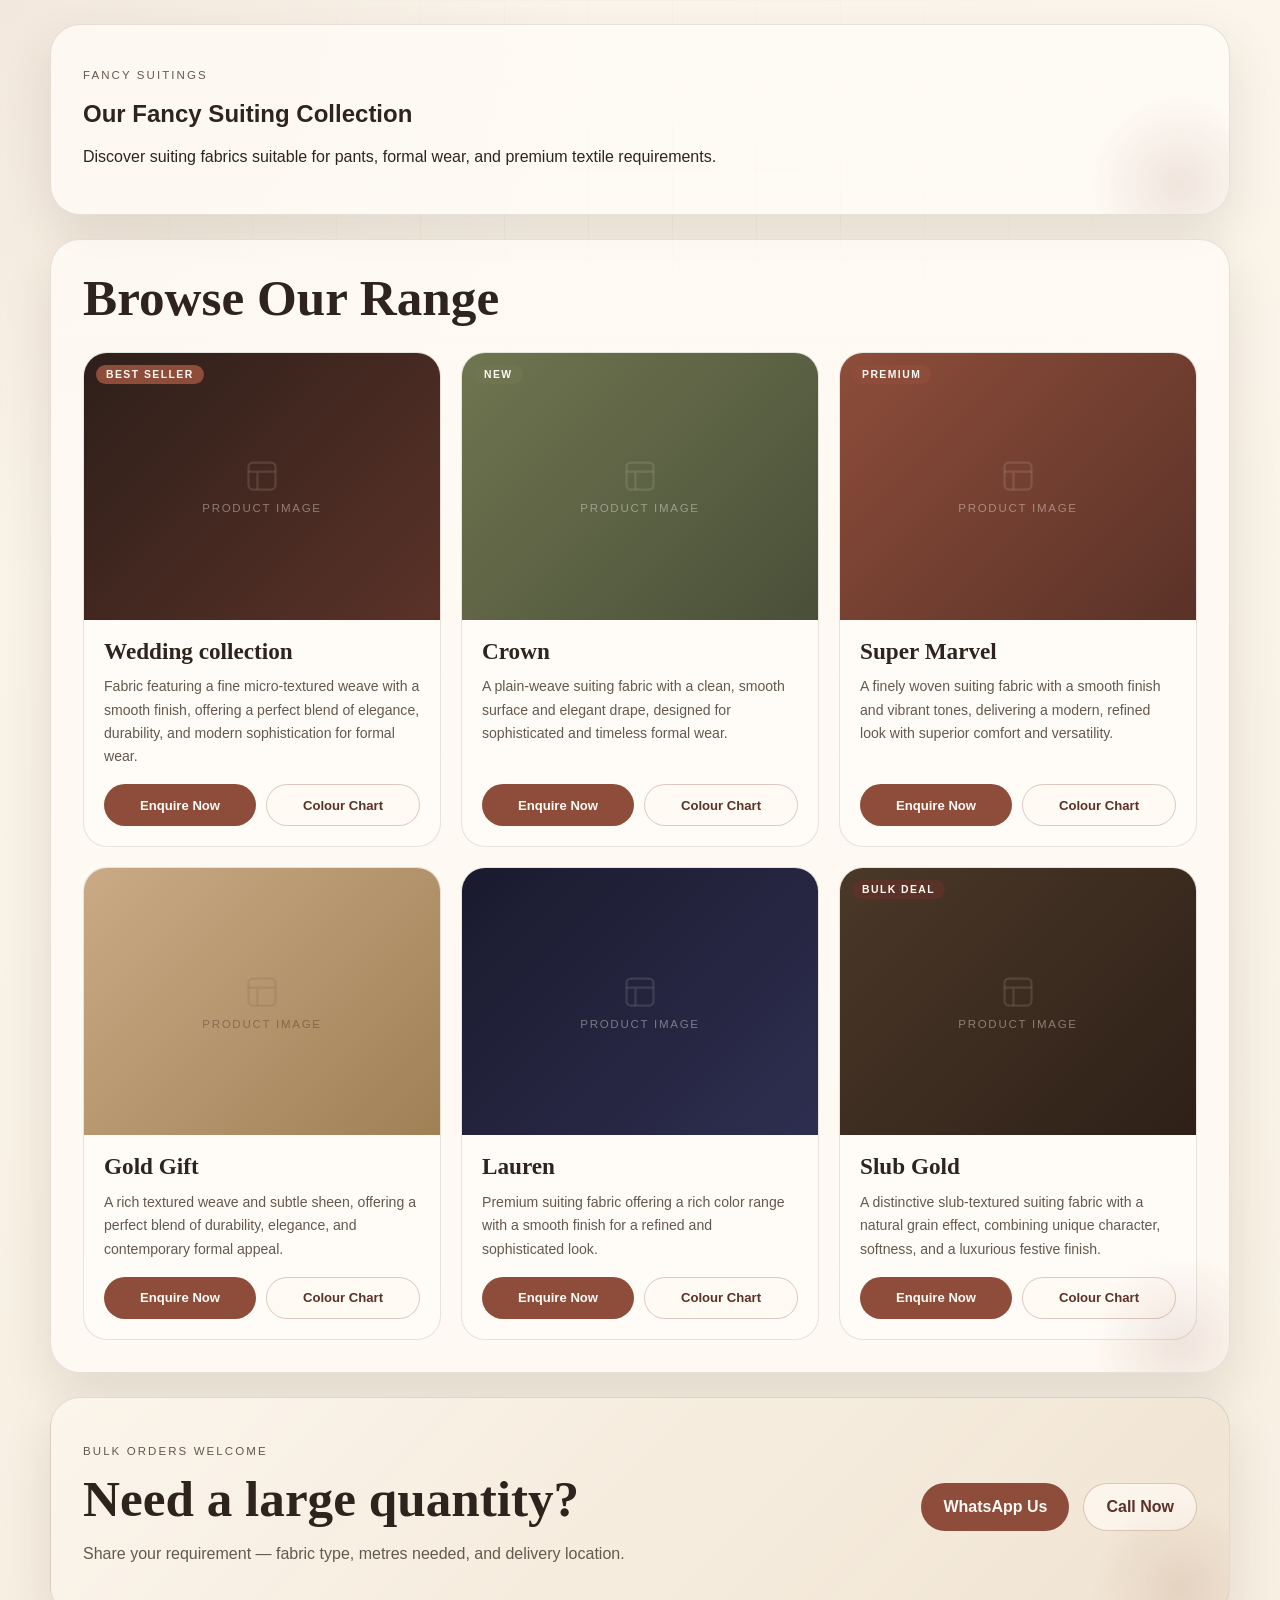
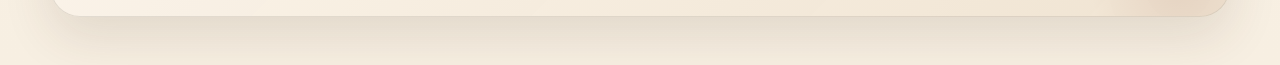
==== fancy.html @ eba88341 "Add files via upload" ====
<!DOCTYPE html>
<html lang="en">
<head>
  <meta charset="UTF-8">
  <meta name="viewport" content="width=device-width, initial-scale=1.0">
  <title>Fancy Suitings</title>
  <link rel="stylesheet" href="index.css">
  <link rel="icon"  type="images/jpeg" href="picture/marvel_logo.jpeg">
</head>
<body>
   <div class="page-shell">
    <!-- EXISTING SECTION — unchanged -->
    <section class="section-block">
      <p class="section-tag">Fancy Suitings</p>
      <h2>Our Fancy Suiting Collection</h2>
      <p>Discover suiting fabrics suitable for pants, formal wear, and premium textile requirements.</p>
    </section>
    <!-- NEW: Product Cards -->
    <section class="section-block" style="margin-top:24px;">
      <div class="section-heading">
        <h2>Browse Our Range</h2>
      </div>
      <div class="products-grid">

        <article class="pcard" data-category="formal">
          <div class="pcard-img-wrap">
            <div class="pcard-img-placeholder" style="background:linear-gradient(135deg,#2e1f1a,#5a3228);">
              <svg width="36" height="36" fill="none" stroke="rgba(255,249,244,0.4)" stroke-width="1.5" viewBox="0 0 24 24"><rect x="3" y="3" width="18" height="18" rx="3"/><path d="M3 9h18M9 21V9"/></svg>
              <span style="color:rgba(255,249,244,0.4);">Product image</span>
            </div>
            <span class="pcard-badge">Best Seller</span>
          </div>
          <div class="pcard-body">
            <h3 class="pcard-name">Wedding collection</h3>
            <p class="pcard-desc">Fabric featuring a fine micro-textured weave with a smooth finish, offering a perfect blend of elegance, durability, and modern sophistication for formal wear.</p>
            <div class="pcard-actions">
              <a class="pcard-btn pcard-enquire" href="https://wa.me/918529305099?text=Hello%2C%20I%20want%20to%20enquire%20about%20Wedding%20Collection." target="_blank" rel="noreferrer">Enquire Now</a>
              <a class="pcard-btn pcard-call" href="picture/weddingcollection.pdf" target="_blank">Colour Chart</a>
            </div>
          </div>
        </article>
        <article class="pcard" data-category="trouser">
          <div class="pcard-img-wrap">
            <div class="pcard-img-placeholder" style="background:linear-gradient(135deg,#6f7550,#4a5038);">
              <svg width="36" height="36" fill="none" stroke="rgba(255,249,244,0.4)" stroke-width="1.5" viewBox="0 0 24 24"><rect x="3" y="3" width="18" height="18" rx="3"/><path d="M3 9h18M9 21V9"/></svg>
              <span style="color:rgba(255,249,244,0.4);">Product image</span>
            </div>
            <span class="pcard-badge" style="background:#6f7550;">New</span>
          </div>
          <div class="pcard-body">
            <h3 class="pcard-name">Crown</h3>
            <p class="pcard-desc">A plain-weave suiting fabric with a clean, smooth surface and elegant drape, designed for sophisticated and timeless formal wear.</p>
            <div class="pcard-actions">
              <a class="pcard-btn pcard-enquire" href="https://wa.me/918529305099?text=Hello%2C%20I%20want%20to%20enquire%20about%20Crown." target="_blank" rel="noreferrer">Enquire Now</a>
              <a class="pcard-btn pcard-call" href="picture/crown .pdf" target="_blank">Colour Chart</a>
            </div>
          </div>
        </article>

        <article class="pcard" data-category="premium">
          <div class="pcard-img-wrap">
            <div class="pcard-img-placeholder" style="background:linear-gradient(135deg,#8d4d3a,#5a3228);">
              <svg width="36" height="36" fill="none" stroke="rgba(255,249,244,0.4)" stroke-width="1.5" viewBox="0 0 24 24"><rect x="3" y="3" width="18" height="18" rx="3"/><path d="M3 9h18M9 21V9"/></svg>
              <span style="color:rgba(255,249,244,0.4);">Product image</span>
            </div>
            <span class="pcard-badge">Premium</span>
          </div>
          <div class="pcard-body">
            <h3 class="pcard-name">Super Marvel</h3>
            <p class="pcard-desc">A finely woven suiting fabric with a smooth finish and vibrant tones, delivering a modern, refined look with superior comfort and versatility.</p>
            
            <div class="pcard-actions">
              <a class="pcard-btn pcard-enquire" href="https://wa.me/918529305099?text=Hello%2C%20I%20want%20to%20enquire%20about%20Maroon%20Fancy%20Suiting." target="_blank" rel="noreferrer">Enquire Now</a>
              <a class="pcard-btn pcard-call" href="picture/Super Marvel .pdf" target="_blank">Colour Chart</a>
            </div>
          </div>
        </article>
        <article class="pcard" data-category="trouser">
          <div class="pcard-img-wrap">
            <div class="pcard-img-placeholder" style="background:linear-gradient(135deg,#c9aa85,#a08055);">
              <svg width="36" height="36" fill="none" stroke="rgba(90,50,40,0.35)" stroke-width="1.5" viewBox="0 0 24 24"><rect x="3" y="3" width="18" height="18" rx="3"/><path d="M3 9h18M9 21V9"/></svg>
              <span>Product image</span>
            </div>
          </div>
          <div class="pcard-body">
            <h3 class="pcard-name">Gold Gift</h3>
            <p class="pcard-desc">A rich textured weave and subtle sheen, offering a perfect blend of durability, elegance, and contemporary formal appeal.</p>
            <div class="pcard-actions">
              <a class="pcard-btn pcard-enquire" href="https://wa.me/918529305099?text=Hello%2C%20I%20want%20to%20enquire%20about%20Gold%20Gift." target="_blank" rel="noreferrer">Enquire Now</a>
              <a class="pcard-btn pcard-call" href="picture/Gold Gift.pdf" target="_blank">Colour Chart</a>
            </div>
          </div>
        </article>

        <article class="pcard" data-category="formal">
          <div class="pcard-img-wrap">
            <div class="pcard-img-placeholder" style="background:linear-gradient(135deg,#1a1a2e,#2e2e50);">
              <svg width="36" height="36" fill="none" stroke="rgba(255,249,244,0.4)" stroke-width="1.5" viewBox="0 0 24 24"><rect x="3" y="3" width="18" height="18" rx="3"/><path d="M3 9h18M9 21V9"/></svg>
              <span style="color:rgba(255,249,244,0.4);">Product image</span>
            </div>
          </div>
          <div class="pcard-body">
            <h3 class="pcard-name">Lauren</h3>
            <p class="pcard-desc">Premium suiting fabric offering a rich color range with a smooth finish for a refined and sophisticated look.</p>
            
            <div class="pcard-actions">
              <a class="pcard-btn pcard-enquire" href="https://wa.me/918529305099?text=Hello%2C%20I%20want%20to%20enquire%20about%20Navy%20Blue%20Formal%20Suiting." target="_blank" rel="noreferrer">Enquire Now</a>
              <a class="pcard-btn pcard-call" href="picture/Lauren.pdf" target="_blank">Colour Chart</a>
            </div>
          </div>
        </article>

        <article class="pcard" data-category="premium">
          <div class="pcard-img-wrap">
            <div class="pcard-img-placeholder" style="background:linear-gradient(135deg,#4a3828,#2e2018);">
              <svg width="36" height="36" fill="none" stroke="rgba(255,249,244,0.4)" stroke-width="1.5" viewBox="0 0 24 24"><rect x="3" y="3" width="18" height="18" rx="3"/><path d="M3 9h18M9 21V9"/></svg>
              <span style="color:rgba(255,249,244,0.4);">Product image</span>
            </div>
            <span class="pcard-badge" style="background:#5a3228;">Bulk Deal</span>
          </div>
          <div class="pcard-body">
            <h3 class="pcard-name">Slub Gold</h3>
            <p class="pcard-desc">A distinctive slub-textured suiting fabric with a natural grain effect, combining unique character, softness, and a luxurious festive finish.</p>
            
            <div class="pcard-actions">
              <a class="pcard-btn pcard-enquire" href="https://wa.me/918529305099?text=Hello%2C%20I%20want%20to%20enquire%20about%20Slub%20Gold." target="_blank" rel="noreferrer">Enquire Now</a>
              <a class="pcard-btn pcard-call" href="picture/slub gold .pdf" target="_blank">Colour Chart</a>
            </div>
          </div>
        </article>

      </div>
    </section>

    <!-- Bulk Order Banner -->
    <section class="contact-banner" style="margin-top:24px;">
      <div>
        <p class="section-tag">Bulk Orders Welcome</p>
        <h2>Need a large quantity?</h2>
        <p>Share your requirement — fabric type, metres needed, and delivery location.</p>
      </div>
      <div class="contact-actions">
        <a class="button button-primary" href="https://wa.me/918529305099?text=Hello%2C%20I%20want%20to%20place%20a%20bulk%20order%20for%20Fancy%20Suiting." target="_blank" rel="noreferrer">WhatsApp Us</a>
        <a class="button button-secondary" href="tel:+918529305099">Call Now</a>
      </div>
    </section>

  </div>

  <script>
    function filterCards(cat, btn) {
      document.querySelectorAll('.filter-btn').forEach(b => b.classList.remove('active'));
      btn.classList.add('active');
      document.querySelectorAll('.pcard').forEach(card => {
        card.style.display = (cat === 'all' || card.dataset.category === cat) ? '' : 'none';
      });
    }
  </script>
    </section>
  </div>
</body>
</html>
---- index.css ----
:root {
  --bg: #f8f2e8;
  --bg-soft: #fffaf3;
  --surface: rgba(255, 250, 243, 0.82);
  --surface-strong: #fffdf8;
  --text: #2e241d;
  --muted: #65584d;
  --line: rgba(101, 88, 77, 0.16);
  --accent: #8d4d3a;
  --accent-deep: #5a3228;
  --accent-soft: #ead7cb;
  --olive: #6f7550;
  --shadow: 0 20px 50px rgba(78, 51, 35, 0.12);
}

* {
  box-sizing: border-box;
}

html {
  scroll-behavior: smooth;
}

body {
  margin: 0;
  min-height: 100vh;
  font-family: "Manrope", sans-serif;
  color: var(--text);
  background:
    radial-gradient(circle at top left, rgba(141, 77, 58, 0.08), transparent 28%),
    linear-gradient(180deg, #fbf5eb 0%, #f7efe2 100%);
}

body::before {
  content: "";
  position: fixed;
  inset: 0;
  pointer-events: none;
  background-image:
    linear-gradient(rgba(141, 77, 58, 0.04) 1px, transparent 1px),
    linear-gradient(90deg, rgba(141, 77, 58, 0.04) 1px, transparent 1px);
  background-size: 84px 84px;
  mask-image: radial-gradient(circle at center, black 35%, transparent 78%);
}

.page-shell {
  width: min(1180px, calc(100% - 32px));
  margin: 24px auto 48px;
}

.site-header,
.hero,
.info-strip,
.section-block,
.contact-banner {
  position: relative;
  overflow: hidden;
}

.site-header {
  display: flex;
  align-items: center;
  justify-content: space-between;
  gap: 24px;
  padding: 20px 28px;
  background: rgba(255, 250, 243, 0.7);
  border: 1px solid var(--line);
  border-radius: 28px;
  backdrop-filter: blur(10px);
}

.brand-block {
  display: flex;
  align-items: center;
  gap: 18px;
}

.brand-mark {
  display: grid;
  place-items: center;
  width: 58px;
  height: 58px;
  border-radius: 18px;
  background: linear-gradient(135deg, var(--accent), var(--accent-deep));
  color: #fff8f2;
  font-weight: 700;
  letter-spacing: 0.16em;
}

.eyebrow,
.section-tag,
.note-label,
.info-strip span,
.product-number {
  text-transform: uppercase;
  letter-spacing: 0.18em;
  font-size: 0.72rem;
}

.eyebrow,
.section-tag,
.note-label,
.info-strip span {
  color: var(--muted);
}

.brand-block h1,
.section-heading h2,
.hero-copy h2,
.contact-banner h2,
.product-card h3,
.content-card h3,
.hero-note h3 {
  margin: 0;
  font-family: "Cormorant Garamond", serif;
}

.brand-block h1 {
  font-size: clamp(1.8rem, 4vw, 2.4rem);
}

.site-nav {
  display: flex;
  flex-wrap: wrap;
  gap: 18px;
}

.site-nav a,
.product-card a {
  color: inherit;
  text-decoration: none;
}

.site-nav a {
  position: relative;
  font-size: 0.96rem;
}

.site-nav a::after {
  content: "";
  position: absolute;
  left: 0;
  bottom: -6px;
  width: 100%;
  height: 1px;
  background: var(--accent);
  transform: scaleX(0);
  transform-origin: left;
  transition: transform 180ms ease;
}

.site-nav a:hover::after {
  transform: scaleX(1);
}

.hero {
  display: grid;
  grid-template-columns: 1.15fr 0.85fr;
  gap: 28px;
  margin-top: 24px;
  padding: 36px;
  border-radius: 34px;
  background: linear-gradient(145deg, rgba(255, 251, 246, 0.92), rgba(245, 235, 221, 0.88));
  border: 1px solid rgba(101, 88, 77, 0.14);
  box-shadow: var(--shadow);
}

.hero::after,
.section-block::after,
.contact-banner::after {
  content: "";
  position: absolute;
  inset: auto -40px -60px auto;
  width: 180px;
  height: 180px;
  border-radius: 50%;
  background: radial-gradient(circle, rgba(141, 77, 58, 0.12), transparent 70%);
}

.hero-copy {
  display: grid;
  gap: 18px;
  align-content: center;
}

.hero-copy h2 {
  font-size: clamp(2.8rem, 5vw, 4.8rem);
  line-height: 0.96;
}

.hero-text,
.content-card p,
.product-card p,
.contact-banner p,
.hero-note p,
.detail-list {
  color: var(--muted);
  line-height: 1.75;
}

.hero-actions,
.contact-actions {
  display: flex;
  flex-wrap: wrap;
  gap: 14px;
}

.button {
  display: inline-flex;
  align-items: center;
  justify-content: center;
  min-height: 48px;
  padding: 12px 22px;
  border-radius: 999px;
  font-weight: 600;
  text-decoration: none;
  transition: transform 180ms ease, background 180ms ease, border-color 180ms ease;
}

.button:hover {
  transform: translateY(-1px);
}

.button-primary {
  background: var(--accent);
  color: #fffaf5;
}

.button-primary:hover {
  background: var(--accent-deep);
}

.button-secondary {
  border: 1px solid rgba(141, 77, 58, 0.28);
  color: var(--accent-deep);
  background: rgba(255, 250, 243, 0.7);
}

.hero-points,
.detail-list {
  margin: 0;
  padding-left: 18px;
}

.hero-card,
.content-card,
.product-card,
.contact-banner,
.info-strip,
.section-block {
  border: 1px solid var(--line);
}

.hero-card {
  display: grid;
  gap: 18px;
  padding: 22px;
  border-radius: 28px;
  background: rgba(255, 252, 247, 0.85);
}

.fabric-showcase {
  display: grid;
  grid-template-columns: repeat(2, 1fr);
  gap: 14px;
}

.swatch {
  min-height: 150px;
  border-radius: 22px;
  position: relative;
  overflow: hidden;
}

.swatch::before,
.swatch::after {
  content: "";
  position: absolute;
  inset: 0;
}

.swatch::before {
  background:
    linear-gradient(90deg, rgba(255, 255, 255, 0.22) 0 12%, transparent 12% 24%, rgba(255, 255, 255, 0.15) 24% 36%, transparent 36% 100%);
  mix-blend-mode: soft-light;
}

.swatch::after {
  background-image: repeating-linear-gradient(
    0deg,
    rgba(255, 255, 255, 0.14) 0 1px,
    transparent 1px 7px
  );
  opacity: 0.7;
}

.swatch-cream {
  background: linear-gradient(135deg, #efe0c4, #d7c29b);
}

.swatch-sand {
  background: linear-gradient(135deg, #d6bc97, #ac8765);
}

.swatch-maroon {
  background: linear-gradient(135deg, #8d4d3a, #633427);
}

.swatch-olive {
  background: linear-gradient(135deg, #89906b, #5c6146);
}

.hero-note {
  display: grid;
  gap: 12px;
}

.note-grid {
  display: grid;
  gap: 12px;
}

.note-grid article {
  padding: 16px;
  border-radius: 20px;
  background: var(--bg-soft);
  border: 1px solid rgba(101, 88, 77, 0.1);
}

.info-strip {
  display: grid;
  grid-template-columns: repeat(3, 1fr);
  gap: 18px;
  margin-top: 22px;
  padding: 18px 24px;
  border-radius: 24px;
  background: rgba(255, 251, 246, 0.76);
}

.info-strip div {
  display: grid;
  gap: 6px;
}

.info-strip strong {
  font-size: 1rem;
}

.section-block {
  margin-top: 24px;
  padding: 32px;
  border-radius: 30px;
  background: rgba(255, 252, 247, 0.78);
  box-shadow: var(--shadow);
}

.section-heading {
  display: grid;
  gap: 10px;
  max-width: 760px;
}

.section-heading h2,
.contact-banner h2 {
  font-size: clamp(2.1rem, 4vw, 3.2rem);
  line-height: 1;
}

.two-column,
.catalogue-grid {
  display: grid;
  gap: 20px;
  margin-top: 24px;
}

.two-column {
  grid-template-columns: 0.85fr 1.15fr;
  align-items: start;
}

.content-card,
.product-card {
  padding: 24px;
  border-radius: 24px;
  background: var(--surface);
}

.bordered-card {
  background:
    linear-gradient(180deg, rgba(255, 250, 243, 0.92), rgba(248, 239, 226, 0.92)),
    linear-gradient(90deg, transparent 0 92%, rgba(141, 77, 58, 0.12) 92% 100%);
}

.catalogue-grid {
  grid-template-columns: repeat(3, minmax(0, 1fr));
}

.product-card {
  display: grid;
  gap: 16px;
}

.product-number {
  color: var(--accent);
  font-weight: 700;
}

.product-card h3 {
  font-size: 2rem;
}

.product-card a {
  width: fit-content;
  color: var(--accent-deep);
  font-weight: 700;
}

.product-card a:hover {
  color: var(--accent);
}

.b2b-section {
  background:
    linear-gradient(145deg, rgba(255, 251, 246, 0.92), rgba(238, 227, 213, 0.9));
}

.accent-card {
  background: linear-gradient(145deg, rgba(141, 77, 58, 0.94), rgba(95, 53, 42, 0.96));
  color: #fff9f4;
}

.accent-card p {
  color: rgba(255, 249, 244, 0.82);
}

.contact-banner {
  display: flex;
  align-items: center;
  justify-content: space-between;
  gap: 24px;
  margin-top: 24px;
  padding: 32px;
  border-radius: 30px;
  background:
    linear-gradient(135deg, rgba(251, 245, 235, 0.94), rgba(239, 227, 209, 0.92));
  box-shadow: var(--shadow);
}

@media (max-width: 980px) {
  .site-header,
  .contact-banner,
  .hero,
  .two-column,
  .catalogue-grid,
  .info-strip {
    grid-template-columns: 1fr;
  }

  .site-header,
  .contact-banner {
    display: grid;
  }

  .hero {
    padding: 28px;
  }

  .catalogue-grid,
  .two-column,
  .info-strip {
    gap: 16px;
  }
}

@media (max-width: 720px) {
  .page-shell {
    width: min(100% - 18px, 100%);
    margin: 12px auto 32px;
  }

  .site-header,
  .hero,
  .section-block,
  .contact-banner,
  .info-strip {
    padding: 22px;
    border-radius: 24px;
  }

  .brand-block {
    align-items: flex-start;
  }

  .site-nav {
    gap: 12px 16px;
  }

  .hero-copy h2 {
    font-size: 2.5rem;
  }

  .fabric-showcase {
    grid-template-columns: 1fr 1fr;
  }

  .swatch {
    min-height: 120px;
  }
}
.brand-logo {
  width: 58px;
  height: 58px;
  object-fit: cover;
  border-radius: 18px;
  border: 1px solid rgba(101, 88, 77, 0.14);
  display: block;
}
.hero-banner {
  display: block;
  width: 100%;
  max-width: 420px;
  height: auto;
  margin-bottom: 18px;
  border-radius: 18px;
}
.business-grid,
.contact-grid {
  display: grid;
  gap: 20px;
  margin-top: 24px;
}

.business-grid {
  grid-template-columns: repeat(3, minmax(180px, 1fr));
  gap: 16px;
}

.contact-grid {
  grid-template-columns: repeat(2, minmax(0, 1fr));
}

@media (max-width: 600px) {
  .contact-grid {
    grid-template-columns: 1fr;
  }
}
.content-card,
.business-card {
  height: 100%;
}

.business-card {
  padding: 20px;
}

.business-card h3 {
  font-size: 1.1rem;
  line-height: 1.3;
  margin: 0 0 12px;
}

.business-card .detail-list {
  padding-left: 18px;
  line-height: 1.7;
}
.business-card,
.contact-card,
.map-card {
  padding: 24px;
  border-radius: 24px;
  background: rgba(255, 250, 243, 0.82);
  border: 1px solid rgba(101, 88, 77, 0.16);
}

.business-card h3,
.contact-card h3 {
  font-size: clamp(0.95rem, 2.5vw, 1.35rem);
  margin: 0 0 10px;
  word-break: break-word;
  overflow-wrap: break-word;
}

.download-actions {
  display: grid;
  gap: 14px;
}

.download-note {
  margin: 0;
  color: #65584d;
}

.map-card {
  margin-top: 20px;
  min-height: 180px;
  display: grid;
  align-content: center;
}
.map-card iframe {
  width: 100%;
  height: 320px;
  border: 0;
  border-radius: 18px;
  margin-top: 12px;
}
.firm-details-heading {
  margin-top: 28px;
}

.business-grid {
  display: grid;
  grid-template-columns: repeat(3, minmax(0, 1fr));
  gap: 20px;
  margin-top: 24px;
}

.business-card {
  padding: 24px;
  border-radius: 24px;
  background: rgba(255, 250, 243, 0.82);
  border: 1px solid rgba(101, 88, 77, 0.16);
}

.business-card h3 {
  font-size: 2rem;
  margin: 0 0 10px;
}

@media (max-width: 980px) {
  .business-grid {
    grid-template-columns: 1fr;
  }
}
.two-column {
  display: grid;
  grid-template-columns: 0.85fr 1.15fr;
  gap: 20px;
  align-items: start;
}

.left-column {
  display: grid;
  gap: 20px;
}

.firm-details-card {
  height: fit-content;
}

.business-grid {
  display: grid;
  grid-template-columns: repeat(3, minmax(180px, 1fr));
  gap: 16px;
  margin-top: 24px;
}

.business-card {
  padding: 20px;
  border-radius: 24px;
  background: rgba(255, 250, 243, 0.82);
  border: 1px solid rgba(101, 88, 77, 0.16);
}

.business-card h3 {
  font-size: 1.1rem;
  line-height: 1.3;
  margin: 0 0 12px;
}

@media (max-width: 980px) {
  .two-column {
    grid-template-columns: 1fr;
  }

  .business-grid {
    grid-template-columns: 1fr;
  }
}
.bordered-card {
  padding: 28px;
}
.buyer-points-grid {
  display: grid;
  grid-template-columns: repeat(2, minmax(0, 1fr));
  column-gap: 48px;
  row-gap: 16px;
  margin-top: 16px;
}

.buyer-points-grid .detail-list {
  margin: 0;
  padding-left: 18px;
}

.buyer-points-grid .detail-list li {
  margin-bottom: 10px;
}
@media (max-width: 720px) {
  .buyer-points-grid {
    grid-template-columns: 1fr;
  }
}
.quick-facts-card {
  margin-top: 2px;
}
.eyebrow {
  margin: 0 0 4px;
}

.brand-block h1 {
  margin: 0;
}
.site-footer {
  width: min(1180px, calc(100% - 32px));
  margin: 24px auto 0;
  margin-top: 24px;
  background: #6f2f28;
  color: #fffaf5;
  min-height: 78px;
  padding: 14px 70px 14px 28px;
  border-radius: 24px 24px 0 0;
  display: flex;
  align-items: center;
  justify-content: center;
  position: relative;
  text-align: center;
}
@media (max-width: 480px) {
  .site-footer {
    padding: 18px 70px 18px 18px;
    min-height: auto;
  }

  .back-to-top {
    width: 40px;
    height: 40px;
    font-size: 0.9rem;
    right: 12px;
  }
}
.site-footer p {
  margin: 0;
  font-size: 0.9rem;
  letter-spacing: 0.2em;
  text-transform: uppercase;
  line-height: 1.2;
}

.back-to-top {
  position: absolute;
  right: 24px;
  top: 50%;
  transform: translateY(-50%);
  width: 52px;
  height: 52px;
  border-radius: 50%;
  background: #fff;
  color: #6f2f28;
  display: grid;
  place-items: center;
  text-decoration: none;
  font-size: 1.1rem;
  font-weight: 700;
  box-shadow: 0 8px 18px rgba(0, 0, 0, 0.12);
}

.site-footer p {
  margin: 0;
  font-size: 0.9rem;
  letter-spacing: 0.2em;
  text-transform: uppercase;
}
.product-link {
  display: block;
  color: inherit;
  text-decoration: none;
  height: 100%;
}

.product-link:hover h3 {
  color: #8d4d3a;
}
.floating-contact-tab {
  position: fixed;
  right: 0;
  top: 52%;
  transform: translateY(-50%);
  z-index: 20;
  background: #a30f1b;
  color: #fff;
  padding: 18px 12px;
  border-radius: 14px 0 0 14px;
  box-shadow: 0 14px 30px rgba(91, 12, 19, 0.28);
  writing-mode: vertical-rl;
  text-orientation: mixed;
  font-weight: 800;
  letter-spacing: 0.05em;
  text-transform: uppercase;
  transition: background 0.2s ease, transform 0.2s ease, padding 0.2s ease;
}

.floating-contact-tab span {
  display: block;
}

.floating-contact-tab:hover,
.floating-contact-tab:focus-visible {
  background: #7f0913;
  transform: translateY(-50%) translateX(-4px);
  padding-left: 14px;
  padding-right: 14px;
}
.products-grid {
      display: grid;
      grid-template-columns: repeat(3, minmax(0, 1fr));
      gap: 20px;
      margin-top: 28px;
    }
    .pcard {
      background: rgba(255, 252, 247, 0.88);
      border: 1px solid rgba(101, 88, 77, 0.16);
      border-radius: 24px;
      overflow: hidden;
      display: flex;
      flex-direction: column;
      transition: transform 200ms ease, box-shadow 200ms ease;
    }
    .pcard:hover {
      transform: translateY(-4px);
      box-shadow: 0 24px 48px rgba(78, 51, 35, 0.14);
    }
    .pcard-img-placeholder {
      width: 100%;
      aspect-ratio: 4 / 3;
      display: flex;
      flex-direction: column;
      align-items: center;
      justify-content: center;
      gap: 8px;
      font-size: 0.72rem;
      letter-spacing: 0.15em;
      text-transform: uppercase;
      font-family: "Manrope", sans-serif;
      color: rgba(90, 50, 40, 0.45);
    }
    .pcard-img-placeholder svg { opacity: 0.3; }
    .pcard-img-wrap { position: relative; }
    .pcard-badge {
      position: absolute;
      top: 12px;
      left: 12px;
      background: #8d4d3a;
      color: #fff9f4;
      font-size: 0.65rem;
      font-weight: 700;
      letter-spacing: 0.14em;
      text-transform: uppercase;
      padding: 4px 10px;
      border-radius: 999px;
    }
    .pcard-body {
      padding: 18px 20px 20px;
      display: flex;
      flex-direction: column;
      gap: 10px;
      flex: 1;
    }
    .pcard-type {
      font-size: 0.68rem;
      letter-spacing: 0.18em;
      text-transform: uppercase;
      color: #65584d;
      margin: 0;
    }
    .pcard-name {
      font-family: "Cormorant Garamond", serif;
      font-size: 1.45rem;
      font-weight: 600;
      margin: 0;
      line-height: 1.2;
      color: #2e241d;
    }
    .pcard-desc {
      font-size: 0.88rem;
      color: #65584d;
      line-height: 1.65;
      margin: 0;
    }
    .pcard-price-row {
      display: flex;
      align-items: baseline;
      gap: 10px;
      flex-wrap: wrap;
      margin-top: 4px;
    }
    .pcard-price { font-size: 1.5rem; font-weight: 700; color: #5a3228; }
    .pcard-price-unit { font-size: 0.78rem; color: #65584d; }
    .pcard-mrp { font-size: 0.88rem; color: #65584d; text-decoration: line-through; }
    .pcard-disc {
      font-size: 0.72rem;
      font-weight: 700;
      background: rgba(111, 117, 80, 0.15);
      color: #6f7550;
      padding: 3px 8px;
      border-radius: 999px;
    }
    .pcard-actions { display: flex; gap: 10px; margin-top: auto; padding-top: 6px; }
    .pcard-btn {
      flex: 1;
      display: inline-flex;
      align-items: center;
      justify-content: center;
      min-height: 42px;
      padding: 10px 14px;
      border-radius: 999px;
      font-size: 0.82rem;
      font-weight: 600;
      text-decoration: none;
      transition: transform 180ms ease, background 180ms ease;
      font-family: "Manrope", sans-serif;
    }
    .pcard-btn:hover { transform: translateY(-1px); }
    .pcard-enquire { background: #8d4d3a; color: #fffaf5; }
    .pcard-enquire:hover { background: #5a3228; }
    .pcard-call { border: 1px solid rgba(141,77,58,0.28); color: #5a3228; background: rgba(255,250,243,0.7); }
    .filter-bar { display: flex; align-items: center; gap: 10px; flex-wrap: wrap; margin-top: 20px; }
    .filter-label { font-size: 0.75rem; letter-spacing: 0.14em; text-transform: uppercase; color: #65584d; }
    .filter-btn {
      background: rgba(255,250,243,0.8);
      border: 1px solid rgba(101,88,77,0.2);
      border-radius: 999px;
      padding: 7px 16px;
      font-size: 0.82rem;
      font-family: "Manrope", sans-serif;
      color: #2e241d;
      cursor: pointer;
      transition: background 160ms, border-color 160ms;
    }
    .filter-btn:hover, .filter-btn.active { background: #8d4d3a; color: #fff9f4; border-color: #8d4d3a; }
    @media (max-width: 980px) { .products-grid { grid-template-columns: repeat(2, 1fr); } }
    @media (max-width: 600px) { .products-grid { grid-template-columns: 1fr; } }
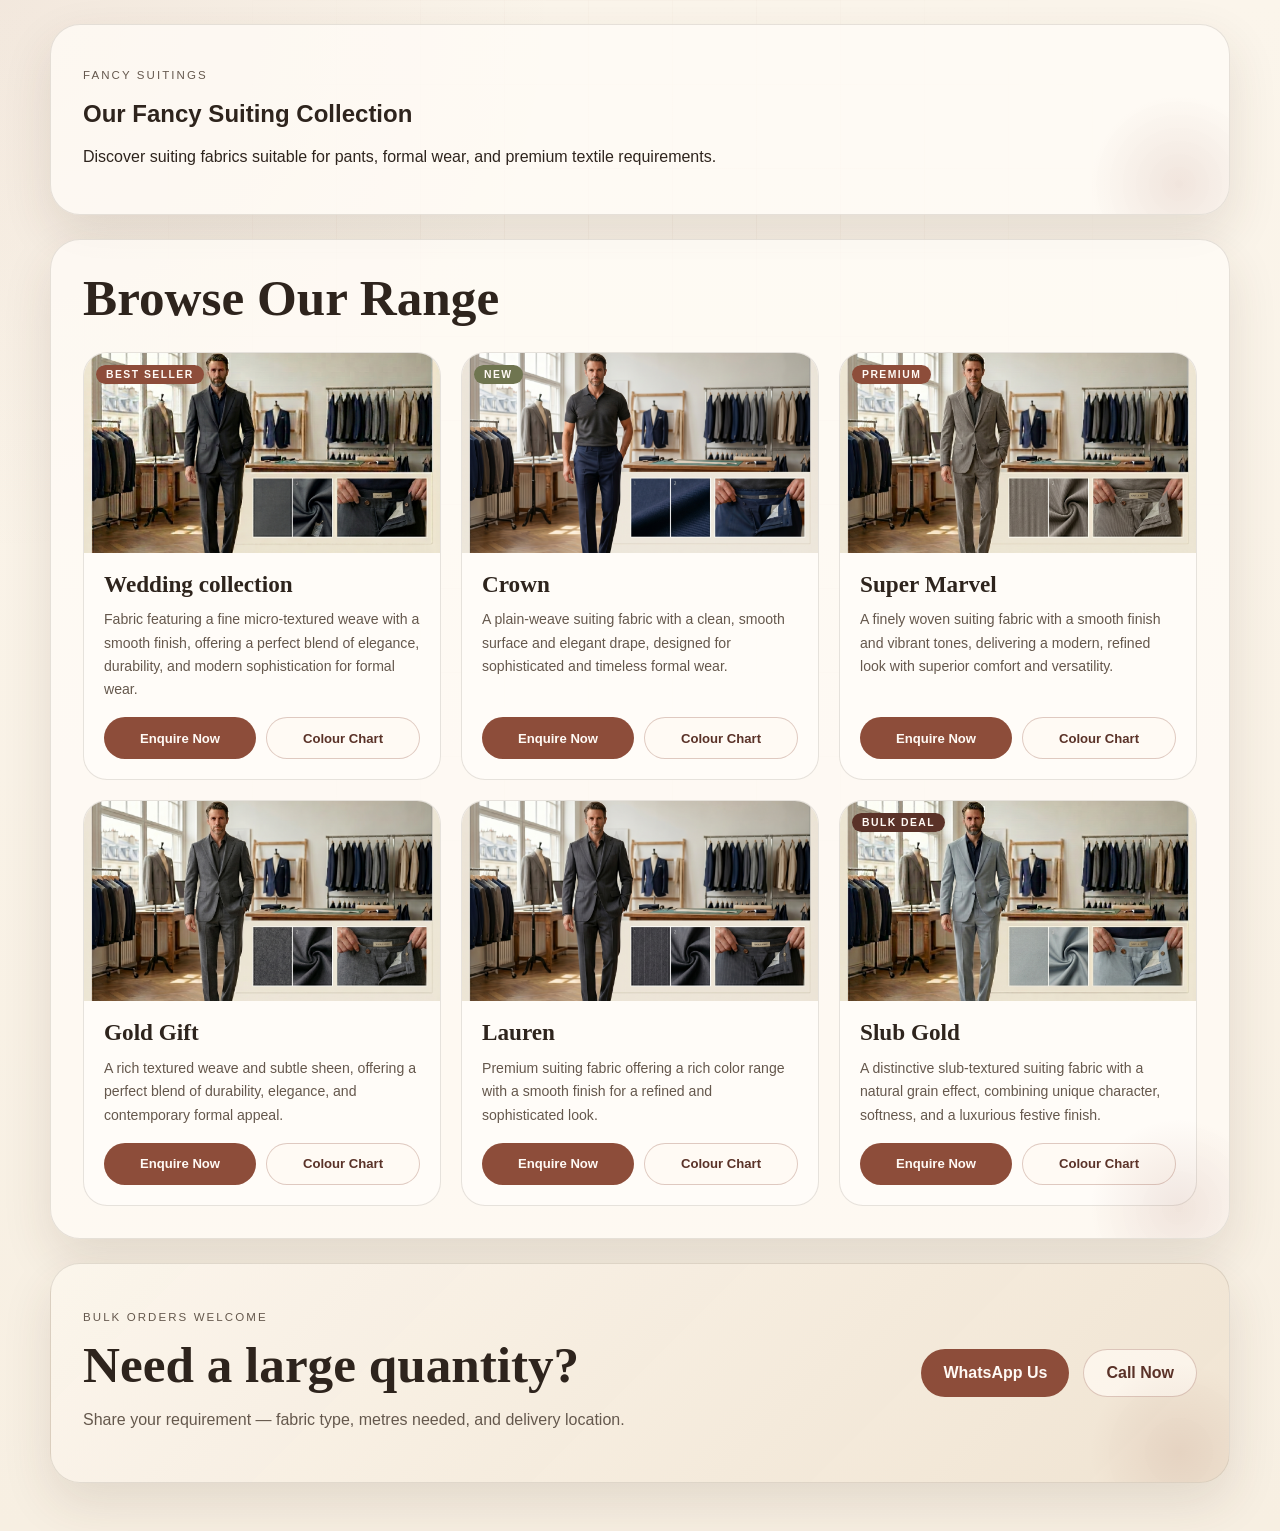
==== commit 6449f465: "Add files via upload" ====
--- a/fancy.html
+++ b/fancy.html
@@ -24,10 +24,7 @@
 
         <article class="pcard" data-category="formal">
           <div class="pcard-img-wrap">
-            <div class="pcard-img-placeholder" style="background:linear-gradient(135deg,#2e1f1a,#5a3228);">
-              <svg width="36" height="36" fill="none" stroke="rgba(255,249,244,0.4)" stroke-width="1.5" viewBox="0 0 24 24"><rect x="3" y="3" width="18" height="18" rx="3"/><path d="M3 9h18M9 21V9"/></svg>
-              <span style="color:rgba(255,249,244,0.4);">Product image</span>
-            </div>
+            <img src="picture/wedding collection.jpeg" alt="Wedding Collection" class="pcard-img">
             <span class="pcard-badge">Best Seller</span>
           </div>
           <div class="pcard-body">
@@ -41,10 +38,7 @@
         </article>
         <article class="pcard" data-category="trouser">
           <div class="pcard-img-wrap">
-            <div class="pcard-img-placeholder" style="background:linear-gradient(135deg,#6f7550,#4a5038);">
-              <svg width="36" height="36" fill="none" stroke="rgba(255,249,244,0.4)" stroke-width="1.5" viewBox="0 0 24 24"><rect x="3" y="3" width="18" height="18" rx="3"/><path d="M3 9h18M9 21V9"/></svg>
-              <span style="color:rgba(255,249,244,0.4);">Product image</span>
-            </div>
+             <img src="picture/crown 2.jpeg" alt="Crown" class="pcard-img">
             <span class="pcard-badge" style="background:#6f7550;">New</span>
           </div>
           <div class="pcard-body">
@@ -59,10 +53,7 @@
 
         <article class="pcard" data-category="premium">
           <div class="pcard-img-wrap">
-            <div class="pcard-img-placeholder" style="background:linear-gradient(135deg,#8d4d3a,#5a3228);">
-              <svg width="36" height="36" fill="none" stroke="rgba(255,249,244,0.4)" stroke-width="1.5" viewBox="0 0 24 24"><rect x="3" y="3" width="18" height="18" rx="3"/><path d="M3 9h18M9 21V9"/></svg>
-              <span style="color:rgba(255,249,244,0.4);">Product image</span>
-            </div>
+            <img src="picture/super marvel.jpeg" alt="Super Marvel" class="pcard-img">
             <span class="pcard-badge">Premium</span>
           </div>
           <div class="pcard-body">
@@ -77,10 +68,7 @@
         </article>
         <article class="pcard" data-category="trouser">
           <div class="pcard-img-wrap">
-            <div class="pcard-img-placeholder" style="background:linear-gradient(135deg,#c9aa85,#a08055);">
-              <svg width="36" height="36" fill="none" stroke="rgba(90,50,40,0.35)" stroke-width="1.5" viewBox="0 0 24 24"><rect x="3" y="3" width="18" height="18" rx="3"/><path d="M3 9h18M9 21V9"/></svg>
-              <span>Product image</span>
-            </div>
+            <img src="picture/gold gift.jpeg" alt="Gold Gift" class="pcard-img">
           </div>
           <div class="pcard-body">
             <h3 class="pcard-name">Gold Gift</h3>
@@ -94,10 +82,7 @@
 
         <article class="pcard" data-category="formal">
           <div class="pcard-img-wrap">
-            <div class="pcard-img-placeholder" style="background:linear-gradient(135deg,#1a1a2e,#2e2e50);">
-              <svg width="36" height="36" fill="none" stroke="rgba(255,249,244,0.4)" stroke-width="1.5" viewBox="0 0 24 24"><rect x="3" y="3" width="18" height="18" rx="3"/><path d="M3 9h18M9 21V9"/></svg>
-              <span style="color:rgba(255,249,244,0.4);">Product image</span>
-            </div>
+            <img src="picture/lauren.jpeg" alt="Lauren" class="pcard-img">
           </div>
           <div class="pcard-body">
             <h3 class="pcard-name">Lauren</h3>
@@ -112,10 +97,7 @@
 
         <article class="pcard" data-category="premium">
           <div class="pcard-img-wrap">
-            <div class="pcard-img-placeholder" style="background:linear-gradient(135deg,#4a3828,#2e2018);">
-              <svg width="36" height="36" fill="none" stroke="rgba(255,249,244,0.4)" stroke-width="1.5" viewBox="0 0 24 24"><rect x="3" y="3" width="18" height="18" rx="3"/><path d="M3 9h18M9 21V9"/></svg>
-              <span style="color:rgba(255,249,244,0.4);">Product image</span>
-            </div>
+            <img src="picture/slub gold.jpeg" alt="Slub Gold" class="pcard-img">
             <span class="pcard-badge" style="background:#5a3228;">Bulk Deal</span>
           </div>
           <div class="pcard-body">
--- a/index.css
+++ b/index.css
@@ -938,4 +938,27 @@
     }
     .filter-btn:hover, .filter-btn.active { background: #8d4d3a; color: #fff9f4; border-color: #8d4d3a; }
     @media (max-width: 980px) { .products-grid { grid-template-columns: repeat(2, 1fr); } }
-    @media (max-width: 600px) { .products-grid { grid-template-columns: 1fr; } }+    @media (max-width: 600px) { .products-grid { grid-template-columns: 1fr; } }
+    .pcard-img {
+    width: 100%;
+    height: 200px;
+    object-fit: cover;
+    border-radius: 8px 8px 0 0;
+    display: block;
+    }
+    .pcard-img-wrap {
+  padding: 0;
+  overflow: hidden;
+  border-radius: 12px 12px 0 0;
+  height: 200px; /* ADD THIS */
+}
+
+.pcard-img {
+  width: 100%;
+  height: 100%; /* CHANGE from 200px to 100% */
+  object-fit: cover;
+  object-position: center; /* ADD THIS — keeps the best part of image centered */
+  border-radius: 0; /* CHANGE to 0, let the wrapper handle rounding */
+  display: block;
+  margin: 0;
+}
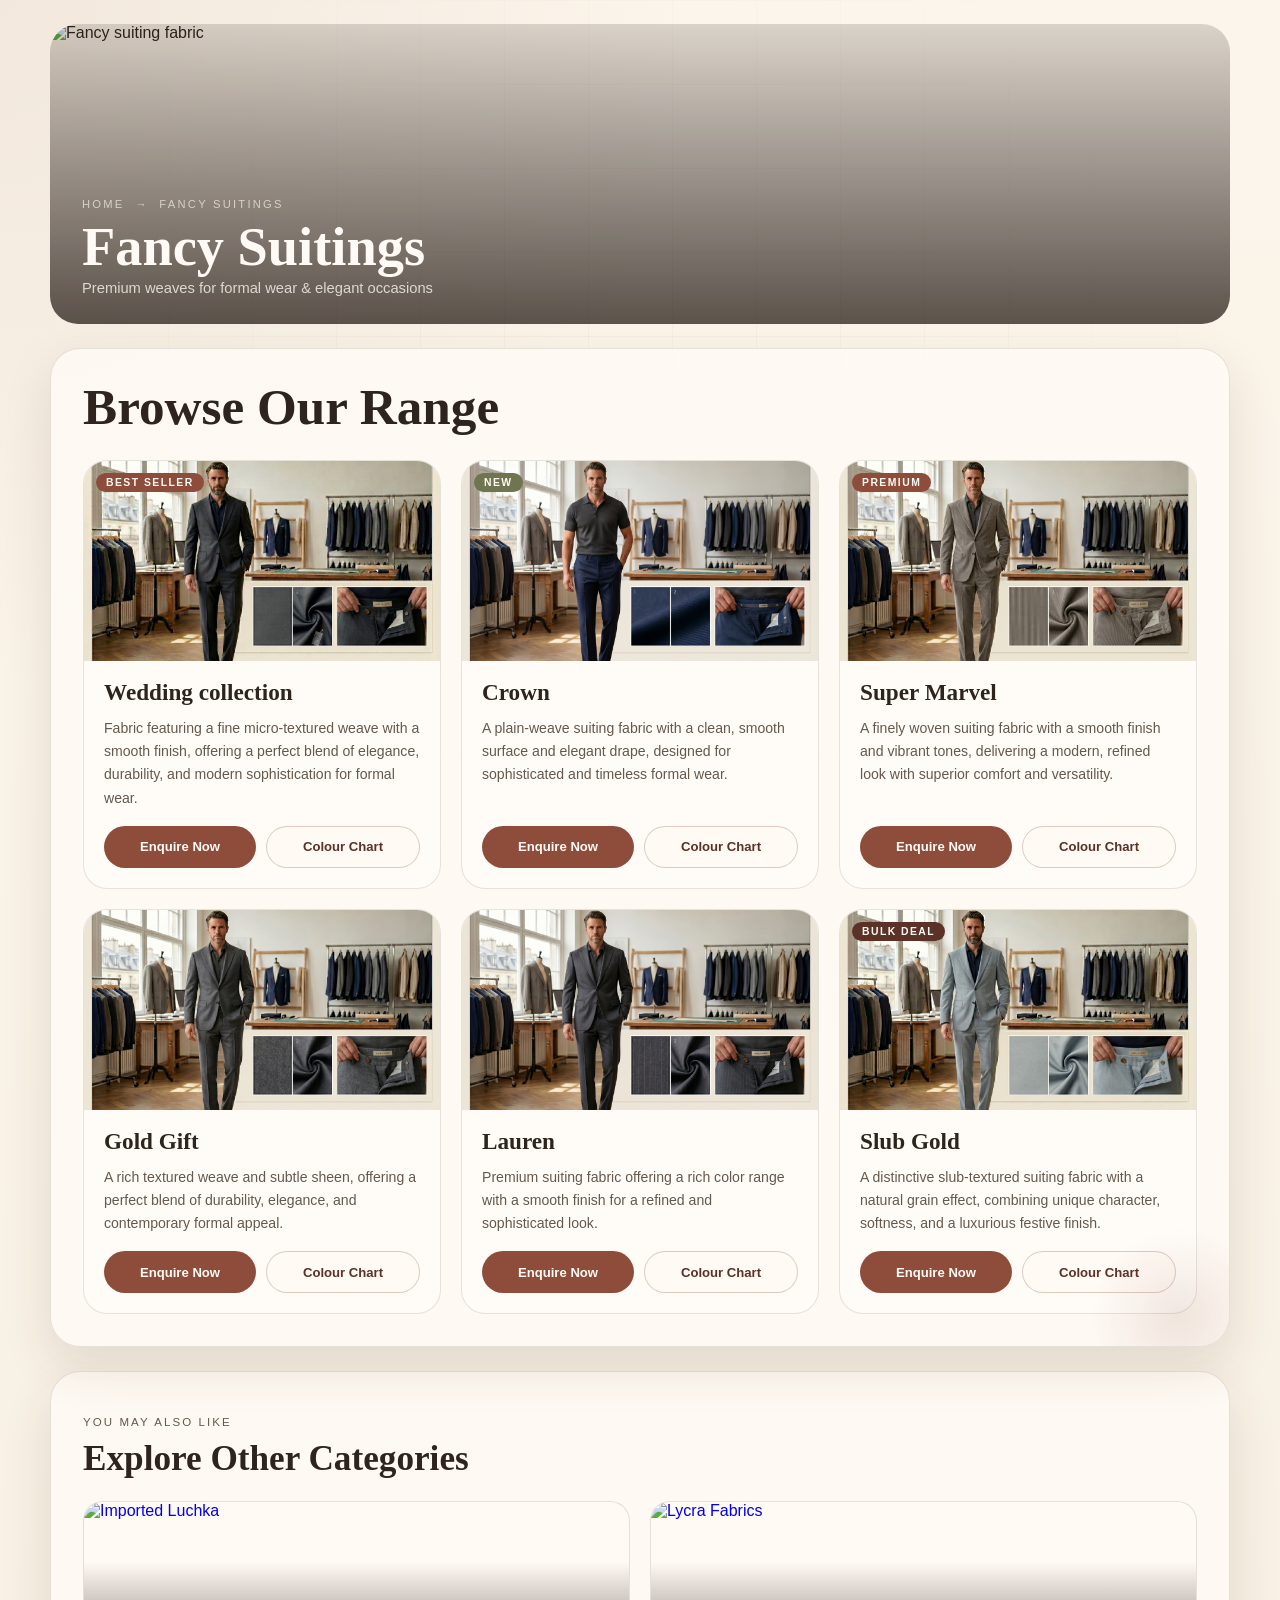
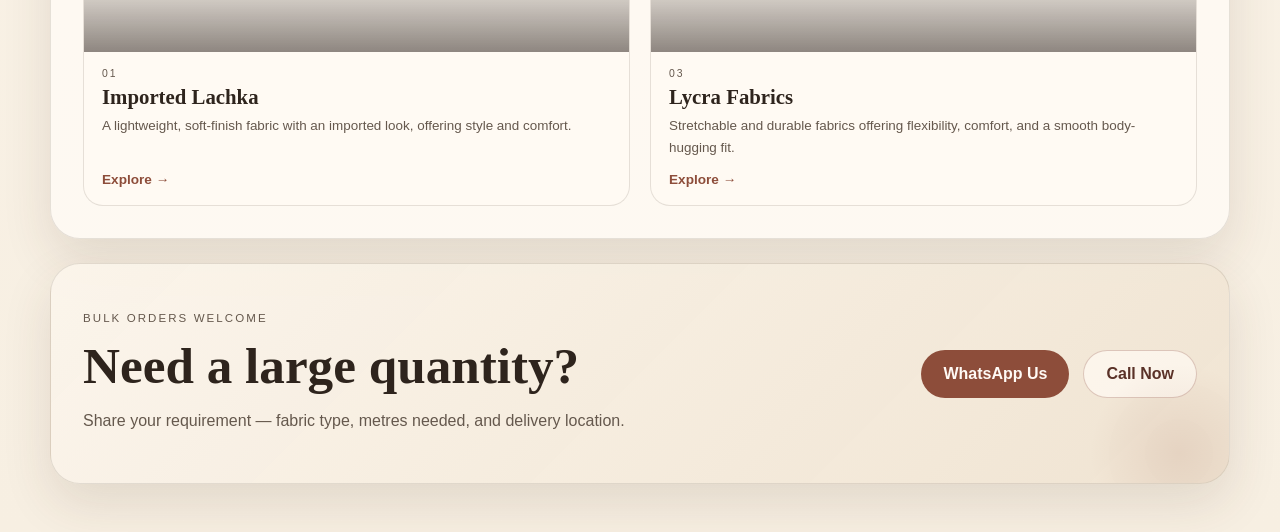
==== commit c5fbff35: "Add files via upload" ====
--- a/fancy.html
+++ b/fancy.html
@@ -9,12 +9,16 @@
 </head>
 <body>
    <div class="page-shell">
-    <!-- EXISTING SECTION — unchanged -->
-    <section class="section-block">
-      <p class="section-tag">Fancy Suitings</p>
-      <h2>Our Fancy Suiting Collection</h2>
-      <p>Discover suiting fabrics suitable for pants, formal wear, and premium textile requirements.</p>
-    </section>
+
+  <div class="cat-hero-banner">
+    <img src="picture/fancy_banner.jpg" alt="Fancy suiting fabric">
+    <div class="banner-overlay"></div>
+    <div class="banner-content">
+      <p class="banner-breadcrumb"><a href="index.html">Home</a> &nbsp;→&nbsp; Fancy Suitings</p>
+      <h1>Fancy Suitings</h1>
+      <p class="banner-tagline">Premium weaves for formal wear &amp; elegant occasions</p>
+    </div>
+  </div>
     <!-- NEW: Product Cards -->
     <section class="section-block" style="margin-top:24px;">
       <div class="section-heading">
@@ -113,7 +117,39 @@
 
       </div>
     </section>
+    <section class="also-like-section">
+  <p class="section-tag">You May Also Like</p>
+  <h2 style="font-family:'Cormorant Garamond',serif;font-size:clamp(1.6rem,3vw,2.2rem);margin:4px 0 0;">Explore Other Categories</h2>
+  <div class="also-like-grid">
 
+    <a class="also-like-card" href="imported_lachka.html">
+      <div class="also-like-img-wrap">
+        <img src="picture/luchka_banner.jpg" alt="Imported Luchka">
+        <div class="al-overlay"></div>
+      </div>
+      <div class="also-like-body">
+        <span class="al-num">01</span>
+        <h3>Imported Lachka</h3>
+        <p>A lightweight, soft-finish fabric with an imported look, offering style and comfort.</p>
+        <span class="al-cta">Explore →</span>
+      </div>
+    </a>
+
+    <a class="also-like-card" href="Lycra.html">
+      <div class="also-like-img-wrap">
+        <img src="picture/lycra_banner.jpg" alt="Lycra Fabrics">
+        <div class="al-overlay"></div>
+      </div>
+      <div class="also-like-body">
+        <span class="al-num">03</span>
+        <h3>Lycra Fabrics</h3>
+        <p>Stretchable and durable fabrics offering flexibility, comfort, and a smooth body-hugging fit.</p>
+        <span class="al-cta">Explore →</span>
+      </div>
+    </a>
+
+  </div>
+</section>
     <!-- Bulk Order Banner -->
     <section class="contact-banner" style="margin-top:24px;">
       <div>
--- a/index.css
+++ b/index.css
@@ -962,3 +962,169 @@
   display: block;
   margin: 0;
 }
+/* ── Catalogue Cards with Photos ── */
+.cat-card {
+  padding: 0;
+  overflow: hidden;
+  border-radius: 24px;
+  transition: transform 240ms ease, box-shadow 240ms ease;
+}
+.cat-card:hover {
+  transform: translateY(-6px);
+  box-shadow: 0 28px 56px rgba(78, 51, 35, 0.18);
+}
+.cat-img-wrap {
+  position: relative;
+  width: 100%;
+  height: 200px;
+  overflow: hidden;
+}
+.cat-img {
+  width: 100%;
+  height: 100%;
+  object-fit: cover;
+  object-position: center;
+  display: block;
+  transition: transform 400ms ease;
+}
+.cat-card:hover .cat-img {
+  transform: scale(1.06);
+}
+.cat-img-overlay {
+  position: absolute;
+  inset: 0;
+  background: linear-gradient(160deg, rgba(90,50,40,0.18) 0%, rgba(46,36,29,0.45) 100%);
+  transition: background 240ms ease;
+}
+.cat-card:hover .cat-img-overlay {
+  background: linear-gradient(160deg, rgba(90,50,40,0.08) 0%, rgba(46,36,29,0.30) 100%);
+}
+.cat-number {
+  position: absolute;
+  top: 14px;
+  left: 16px;
+  font-size: 0.68rem;
+  letter-spacing: 0.22em;
+  font-weight: 700;
+  color: rgba(255,250,243,0.9);
+  text-transform: uppercase;
+  font-family: "Manrope", sans-serif;
+}
+.cat-body {
+  padding: 20px 22px 22px;
+}
+.cat-body h3 { margin: 0 0 8px; font-size: 1.15rem; }
+.cat-body p { margin: 0 0 14px; font-size: 0.88rem; color: var(--muted); line-height: 1.65; }
+.cat-cta {
+  font-size: 0.9rem;
+  color: var(--accent);
+  transition: color 200ms ease, letter-spacing 200ms ease;
+  display: inline-block;
+}
+.cat-card:hover .cat-cta { color: var(--accent-deep); letter-spacing: 0.04em; }
+
+/* ── Category Page Hero Banner ── */
+.cat-hero-banner {
+  position: relative;
+  width: 100%;
+  height: 300px;
+  border-radius: 28px;
+  overflow: hidden;
+  display: flex;
+  align-items: flex-end;
+}
+.cat-hero-banner img {
+  position: absolute;
+  inset: 0;
+  width: 100%;
+  height: 100%;
+  object-fit: cover;
+  object-position: center;
+  display: block;
+}
+.cat-hero-banner .banner-overlay {
+  position: absolute;
+  inset: 0;
+  background: linear-gradient(to bottom, rgba(30,20,14,0.15) 0%, rgba(30,20,14,0.72) 100%);
+}
+.cat-hero-banner .banner-content {
+  position: relative;
+  z-index: 2;
+  padding: 28px 32px;
+  width: 100%;
+}
+.cat-hero-banner .banner-breadcrumb {
+  font-size: 0.7rem;
+  letter-spacing: 0.2em;
+  text-transform: uppercase;
+  color: rgba(255,250,243,0.65);
+  margin: 0 0 10px;
+  font-family: "Manrope", sans-serif;
+}
+.cat-hero-banner .banner-breadcrumb a { color: rgba(255,250,243,0.65); text-decoration: none; }
+.cat-hero-banner .banner-breadcrumb a:hover { color: rgba(255,250,243,0.9); }
+.cat-hero-banner h1 {
+  margin: 0 0 6px;
+  font-family: "Cormorant Garamond", serif;
+  font-size: clamp(2.2rem, 5vw, 3.4rem);
+  color: #fffaf5;
+  line-height: 1;
+  font-weight: 600;
+}
+.cat-hero-banner .banner-tagline {
+  margin: 0;
+  font-size: 0.92rem;
+  color: rgba(255,250,243,0.78);
+  font-family: "Manrope", sans-serif;
+}
+
+/* ── You May Also Like ── */
+.also-like-section {
+  margin-top: 24px;
+  padding: 32px;
+  border-radius: 30px;
+  background: rgba(255,252,247,0.78);
+  border: 1px solid var(--line);
+  box-shadow: var(--shadow);
+}
+.also-like-grid {
+  display: grid;
+  grid-template-columns: 1fr 1fr;
+  gap: 20px;
+  margin-top: 22px;
+}
+.also-like-card {
+  border-radius: 20px;
+  overflow: hidden;
+  border: 1px solid var(--line);
+  background: var(--surface);
+  transition: transform 240ms ease, box-shadow 240ms ease;
+  text-decoration: none;
+  display: flex;
+  flex-direction: column;
+}
+.also-like-card:hover { transform: translateY(-5px); box-shadow: 0 22px 44px rgba(78,51,35,0.15); }
+.also-like-img-wrap { position: relative; height: 150px; overflow: hidden; }
+.also-like-img-wrap img {
+  width: 100%; height: 100%;
+  object-fit: cover; object-position: center;
+  display: block;
+  transition: transform 400ms ease;
+}
+.also-like-card:hover .also-like-img-wrap img { transform: scale(1.07); }
+.also-like-img-wrap .al-overlay {
+  position: absolute;
+  inset: 0;
+  background: linear-gradient(to bottom, transparent 40%, rgba(30,20,14,0.5) 100%);
+}
+.also-like-body { padding: 16px 18px 18px; flex: 1; display: flex; flex-direction: column; gap: 6px; }
+.also-like-body .al-num { font-size: 0.65rem; letter-spacing: 0.2em; text-transform: uppercase; color: var(--muted); }
+.also-like-body h3 { font-family: "Cormorant Garamond", serif; font-size: 1.3rem; font-weight: 600; color: var(--text); margin: 0; }
+.also-like-body p { font-size: 0.84rem; color: var(--muted); margin: 0; line-height: 1.6; flex: 1; }
+.also-like-body .al-cta { font-size: 0.85rem; font-weight: 700; color: var(--accent); margin-top: 8px; transition: letter-spacing 200ms ease, color 200ms ease; display: inline-block; }
+.also-like-card:hover .al-cta { letter-spacing: 0.04em; color: var(--accent-deep); }
+@media (max-width: 600px) {
+  .also-like-grid { grid-template-columns: 1fr; }
+  .cat-hero-banner { height: 220px; }
+  .cat-hero-banner .banner-content { padding: 20px; }
+}
